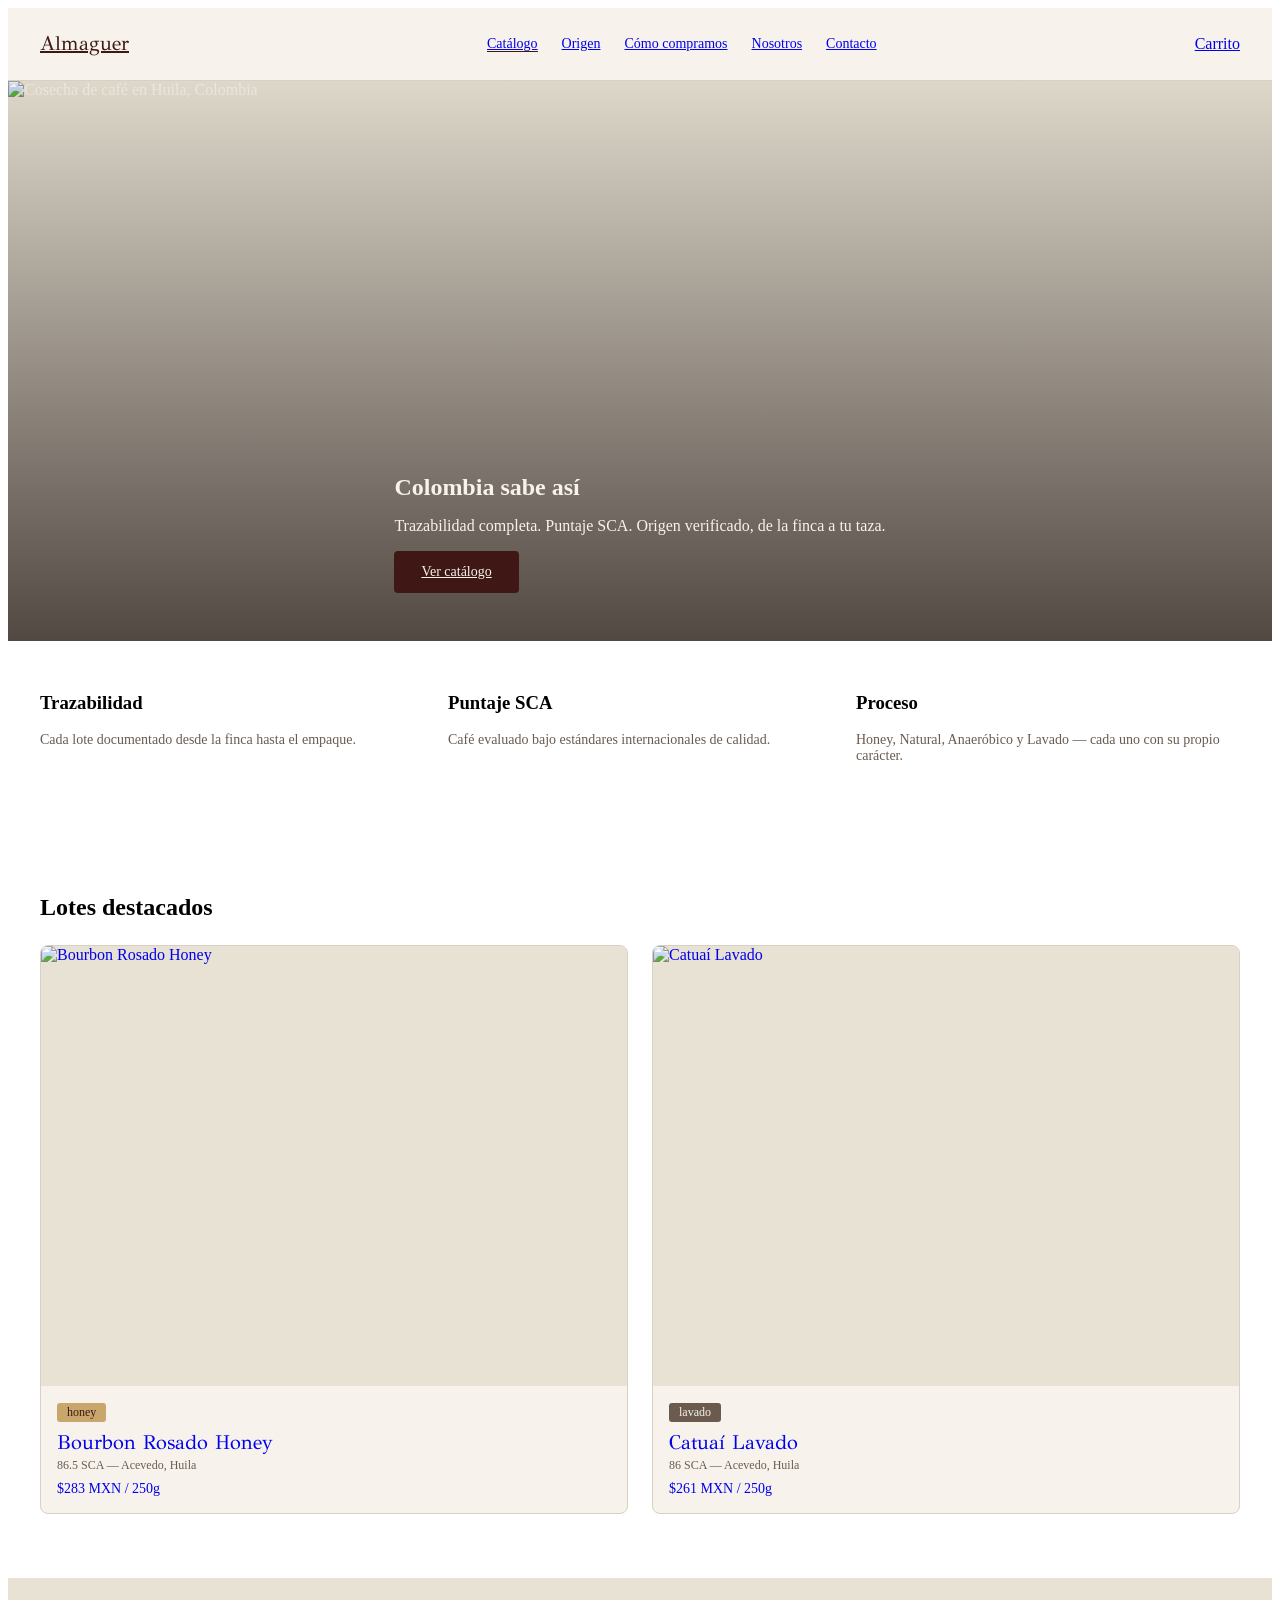
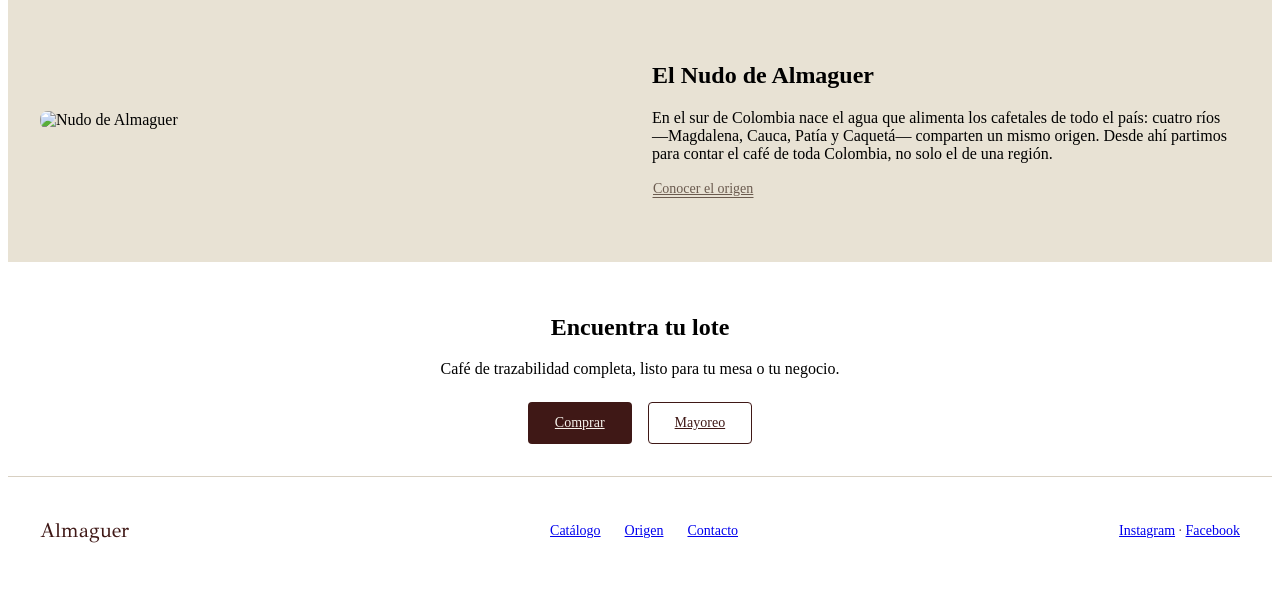
==== index.html @ 3d56a80c "Add files via upload" ====
<!DOCTYPE html>
<html lang="es">
<head>
<meta charset="UTF-8">
<meta name="viewport" content="width=device-width, initial-scale=1.0">
<title>Almaguer — Café de especialidad de Colombia</title>
<meta name="description" content="Almaguer Specialty Coffee. Trazabilidad completa, puntaje SCA y procesos diferenciados, desde el origen de Colombia hasta tu taza.">
<link rel="stylesheet" href="css/variables.css">
<link rel="stylesheet" href="css/base.css">
<link rel="stylesheet" href="css/layout.css">
<link rel="stylesheet" href="css/components.css">
<link rel="stylesheet" href="css/responsive.css">
</head>
<body>

<header class="site-header">
  <div class="container">
    <a href="index.html" class="logo">Almaguer</a>
    <nav aria-label="Principal">
      <ul class="nav-links">
        <li><a href="productos.html" aria-current="page">Catálogo</a></li>
        <li><a href="origen.html">Origen</a></li>
        <li><a href="como-compramos.html">Cómo compramos</a></li>
        <li><a href="nosotros.html">Nosotros</a></li>
        <li><a href="contacto.html">Contacto</a></li>
      </ul>
    </nav>
    <a href="carrito.html" aria-label="Ver carrito">Carrito</a>
  </div>
</header>

<main>

  <section class="hero">
    <!-- FOTO PENDIENTE: reemplazar con imagen final curada (cosecha o tueste, tonos cálidos) -->
    <img src="assets/images/hero-placeholder.jpg" alt="Cosecha de café en Huila, Colombia" onerror="this.style.background='var(--color-arena)'">
    <div class="hero-content container">
      <h1>Colombia sabe así</h1>
      <p>Trazabilidad completa. Puntaje SCA. Origen verificado, de la finca a tu taza.</p>
      <a href="productos.html" class="btn btn-primary">Ver catálogo</a>
    </div>
  </section>

  <section class="section-tight">
    <div class="container grid-12">
      <div style="grid-column: span 4;">
        <h3>Trazabilidad</h3>
        <p style="color: var(--color-tierra); font-size: var(--text-sm);">Cada lote documentado desde la finca hasta el empaque.</p>
      </div>
      <div style="grid-column: span 4;">
        <h3>Puntaje SCA</h3>
        <p style="color: var(--color-tierra); font-size: var(--text-sm);">Café evaluado bajo estándares internacionales de calidad.</p>
      </div>
      <div style="grid-column: span 4;">
        <h3>Proceso</h3>
        <p style="color: var(--color-tierra); font-size: var(--text-sm);">Honey, Natural, Anaeróbico y Lavado — cada uno con su propio carácter.</p>
      </div>
    </div>
  </section>

  <section class="section">
    <div class="container">
      <h2 style="margin-bottom: var(--space-3);">Lotes destacados</h2>
      <div class="grid-12">

        <a href="producto.html?lote=bourbon-rosado-honey" class="card-product" style="grid-column: span 6; text-decoration:none;">
          <div class="card-product-image">
            <!-- FOTO PENDIENTE -->
            <img src="assets/images/bourbon-rosado-honey.jpg" alt="Bourbon Rosado Honey">
          </div>
          <div class="card-product-body">
            <span class="badge badge-honey">honey</span>
            <div class="card-product-name">Bourbon Rosado Honey</div>
            <div class="card-product-sca">86.5 SCA — Acevedo, Huila</div>
            <div class="card-product-price">$283 MXN / 250g</div>
          </div>
        </a>

        <a href="producto.html?lote=catuai-lavado" class="card-product" style="grid-column: span 6; text-decoration:none;">
          <div class="card-product-image">
            <!-- FOTO PENDIENTE -->
            <img src="assets/images/catuai-lavado.jpg" alt="Catuaí Lavado">
          </div>
          <div class="card-product-body">
            <span class="badge badge-lavado">lavado</span>
            <div class="card-product-name">Catuaí Lavado</div>
            <div class="card-product-sca">86 SCA — Acevedo, Huila</div>
            <div class="card-product-price">$261 MXN / 250g</div>
          </div>
        </a>

      </div>
    </div>
  </section>

  <section class="section" style="background: var(--color-arena);">
    <div class="container grid-12" style="align-items: center;">
      <div style="grid-column: span 6;">
        <!-- FOTO PENDIENTE: paisaje del Macizo Colombiano / confluencia de ríos -->
        <img src="assets/images/nudo-de-almaguer.jpg" alt="Nudo de Almaguer" style="border-radius: var(--radius-md);">
      </div>
      <div style="grid-column: span 6;">
        <h2>El Nudo de Almaguer</h2>
        <p>En el sur de Colombia nace el agua que alimenta los cafetales de todo el país: cuatro ríos —Magdalena, Cauca, Patía y Caquetá— comparten un mismo origen. Desde ahí partimos para contar el café de toda Colombia, no solo el de una región.</p>
        <a href="origen.html" class="btn btn-link">Conocer el origen</a>
      </div>
    </div>
  </section>

  <section class="section-tight" style="text-align:center;">
    <div class="container">
      <h2>Encuentra tu lote</h2>
      <p style="margin-inline:auto;">Café de trazabilidad completa, listo para tu mesa o tu negocio.</p>
      <div style="margin-top: var(--space-3); display:flex; gap:16px; justify-content:center;">
        <a href="productos.html" class="btn btn-primary">Comprar</a>
        <a href="contacto.html" class="btn btn-secondary">Mayoreo</a>
      </div>
    </div>
  </section>

</main>

<footer class="site-footer">
  <div class="container">
    <span class="logo">Almaguer</span>
    <ul class="footer-links">
      <li><a href="productos.html">Catálogo</a></li>
      <li><a href="origen.html">Origen</a></li>
      <li><a href="contacto.html">Contacto</a></li>
    </ul>
    <div>
      <a href="https://instagram.com" target="_blank" rel="noopener">Instagram</a> ·
      <a href="https://facebook.com" target="_blank" rel="noopener">Facebook</a>
    </div>
  </div>
</footer>

</body>
</html>
---- css/variables.css ----
@import url('https://fonts.googleapis.com/css2?family=GFS+Didot&family=Inter:wght@400;500;600&display=swap');

:root {
  /* Color — paleta aprobada */
  --color-borgona: #3F1816;
  --color-borgona-hover: #5A2620;
  --color-borgona-activo: #2A100D;
  --color-hueso: #F7F3EC;
  --color-tierra: #6B5B4F;
  --color-oro: #C9A66B;
  --color-arena: #E8E2D4;
  --color-casi-negro: #1F1512;
  --color-borde: #D8D0C2;
  --color-texto-secundario: #8A8378;

  /* Tipografía */
  --font-display: 'GFS Didot', Georgia, 'Times New Roman', serif;
  --font-body: 'Inter', Arial, sans-serif;

  /* Escala tipográfica */
  --text-xs: 0.75rem;
  --text-sm: 0.875rem;
  --text-base: 1rem;
  --text-lg: 1.25rem;
  --text-xl: 1.75rem;
  --text-2xl: 2.5rem;
  --text-3xl: 3.5rem;

  /* Espaciado — múltiplos de 8px */
  --space-1: 8px;
  --space-2: 16px;
  --space-3: 24px;
  --space-4: 32px;
  --space-5: 48px;
  --space-6: 64px;
  --space-7: 96px;
  --space-8: 128px;

  /* Layout */
  --container-max: 1200px;
  --radius-sm: 4px;
  --radius-md: 8px;
}
---- css/layout.css ----
.container {
  max-width: var(--container-max);
  margin-inline: auto;
  padding-inline: var(--space-3);
}

.grid-12 {
  display: grid;
  grid-template-columns: repeat(12, 1fr);
  gap: var(--space-3);
}

/* Header / navbar */
.site-header {
  position: sticky;
  top: 0;
  z-index: 50;
  background: var(--color-hueso);
  border-bottom: 1px solid var(--color-borde);
}

.site-header .container {
  display: flex;
  align-items: center;
  justify-content: space-between;
  height: 72px;
}

.logo {
  font-family: var(--font-display);
  font-size: var(--text-lg);
  color: var(--color-borgona);
}

.nav-links {
  display: flex;
  gap: var(--space-3);
  list-style: none;
  font-size: var(--text-sm);
}

.nav-links a[aria-current="page"] {
  border-bottom: 1px solid var(--color-borgona);
}

.nav-toggle {
  display: none;
}

/* Secciones */
.section {
  padding-block: var(--space-6);
}

.section-tight {
  padding-block: var(--space-4);
}

/* Hero */
.hero {
  position: relative;
  min-height: 560px;
  display: flex;
  align-items: flex-end;
  color: var(--color-hueso);
}

.hero img {
  position: absolute;
  inset: 0;
  width: 100%;
  height: 100%;
  object-fit: cover;
  z-index: -1;
}

.hero::after {
  content: "";
  position: absolute;
  inset: 0;
  background: linear-gradient(to top, rgba(31,21,18,0.75), rgba(31,21,18,0.05));
  z-index: -1;
}

.hero-content {
  padding: var(--space-5) var(--space-3);
  max-width: 720px;
}

.hero-content h1 {
  color: var(--color-hueso);
  margin-bottom: var(--space-2);
}

/* Footer */
.site-footer {
  border-top: 1px solid var(--color-borde);
  padding-block: var(--space-4);
}

.site-footer .container {
  display: flex;
  justify-content: space-between;
  align-items: center;
  flex-wrap: wrap;
  gap: var(--space-2);
  font-size: var(--text-sm);
  color: var(--color-tierra);
}

.footer-links {
  display: flex;
  gap: var(--space-3);
  list-style: none;
}

@media (max-width: 860px) {
  .nav-links { display: none; }
  .nav-toggle { display: block; }
  .hero { min-height: 460px; }
}
---- css/components.css ----
/* Botones */
.btn {
  display: inline-flex;
  align-items: center;
  justify-content: center;
  padding: 12px 26px;
  border-radius: var(--radius-sm);
  font-size: var(--text-sm);
  font-weight: 500;
  cursor: pointer;
  border: 1px solid transparent;
  transition: background-color 0.15s ease, color 0.15s ease, border-color 0.15s ease;
}

.btn-primary {
  background: var(--color-borgona);
  color: var(--color-hueso);
}
.btn-primary:hover { background: var(--color-borgona-hover); }
.btn-primary:active { background: var(--color-borgona-activo); }
.btn-primary:disabled {
  background: var(--color-borde);
  color: var(--color-texto-secundario);
  cursor: not-allowed;
}

.btn-secondary {
  background: transparent;
  color: var(--color-borgona);
  border-color: var(--color-borgona);
}
.btn-secondary:hover { background: rgba(63,24,22,0.06); }

.btn-link {
  background: none;
  color: var(--color-tierra);
  border-bottom: 1px solid var(--color-tierra);
  border-radius: 0;
  padding: 0;
}

/* Badges de proceso — escala monocromática, escalable a nuevos procesos */
.badge {
  display: inline-block;
  padding: 2px 10px;
  font-size: var(--text-xs);
  border-radius: 3px;
  color: var(--color-hueso);
}
.badge-honey { background: var(--color-oro); color: var(--color-borgona); }
.badge-lavado { background: var(--color-tierra); }
.badge-natural { background: var(--color-borgona); }
.badge-anaerobico { background: var(--color-casi-negro); }

/* Card de catálogo */
.card-product {
  border: 0.5px solid var(--color-borde);
  border-radius: var(--radius-md);
  overflow: hidden;
  background: var(--color-hueso);
  transition: box-shadow 0.15s ease, transform 0.15s ease;
}
.card-product:hover {
  box-shadow: 0 8px 24px rgba(31,21,18,0.08);
  transform: translateY(-2px);
}
.card-product-image {
  aspect-ratio: 4 / 3;
  background: var(--color-arena);
  overflow: hidden;
}
.card-product-image img { width: 100%; height: 100%; object-fit: cover; }
.card-product-body { padding: var(--space-2); }
.card-product-name {
  font-family: var(--font-display);
  font-size: var(--text-lg);
  margin: var(--space-1) 0 2px;
}
.card-product-sca {
  font-size: var(--text-xs);
  color: var(--color-tierra);
  margin-bottom: var(--space-1);
}
.card-product-price {
  font-size: var(--text-sm);
  font-weight: 500;
}

/* Inputs y formularios */
.field {
  display: flex;
  flex-direction: column;
  gap: 6px;
  margin-bottom: var(--space-2);
}
.field label {
  font-size: var(--text-xs);
  color: var(--color-tierra);
}
.field input,
.field textarea,
.field select {
  padding: 10px 14px;
  border: 1px solid var(--color-borde);
  border-radius: var(--radius-sm);
  background: #fff;
  color: var(--color-borgona);
}
.field input:focus,
.field textarea:focus,
.field select:focus {
  border-color: var(--color-borgona);
}

/* Selector de presentación */
.size-selector {
  display: flex;
  gap: 8px;
}
.size-option {
  padding: 8px 16px;
  border: 1px solid var(--color-borde);
  border-radius: var(--radius-sm);
  font-size: var(--text-sm);
  color: var(--color-tierra);
  cursor: pointer;
  background: none;
}
.size-option[aria-pressed="true"] {
  border-color: var(--color-borgona);
  color: var(--color-borgona);
  font-weight: 500;
}

/* Fila de producto — carrito */
.cart-row {
  display: flex;
  align-items: center;
  gap: var(--space-2);
  border: 0.5px solid var(--color-borde);
  border-radius: var(--radius-md);
  padding: var(--space-2);
  margin-bottom: var(--space-2);
}
.cart-row-thumb {
  width: 64px;
  height: 64px;
  border-radius: var(--radius-sm);
  background: var(--color-arena);
  overflow: hidden;
  flex-shrink: 0;
}
.cart-row-thumb img { width: 100%; height: 100%; object-fit: cover; }
.cart-row-info { flex: 1; }
.cart-row-info .name { font-family: var(--font-display); font-size: var(--text-lg); }
.cart-row-info .size { font-size: var(--text-xs); color: var(--color-tierra); }
.qty-control {
  display: flex;
  align-items: center;
  gap: 10px;
  border: 1px solid var(--color-borde);
  border-radius: var(--radius-sm);
  padding: 4px 10px;
}
.qty-control button {
  background: none;
  border: none;
  font-size: var(--text-base);
  cursor: pointer;
  color: var(--color-borgona);
}
---- css/responsive.css ----
@media (max-width: 860px) {
  .grid-12 > [style*="grid-column: span"] {
    grid-column: span 12 !important;
  }
  .hero-content { max-width: 100%; }
  h1 { font-size: var(--text-2xl); }
  h2 { font-size: var(--text-xl); }
}

@media (max-width: 600px) {
  .site-footer .container {
    flex-direction: column;
    align-items: flex-start;
    gap: var(--space-2);
  }
}
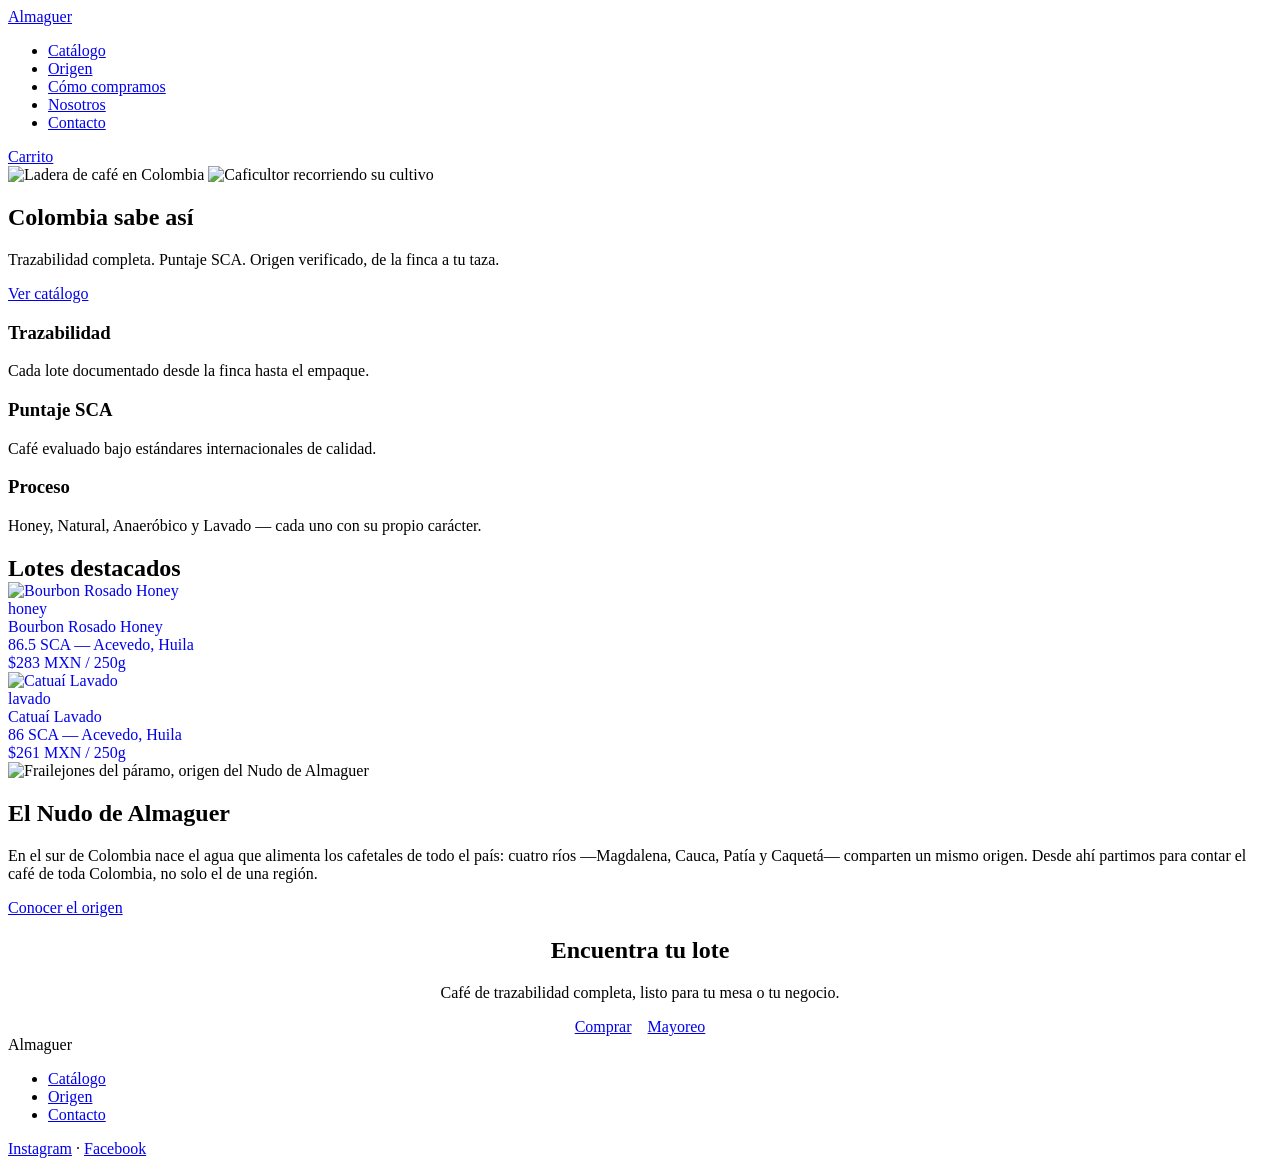
==== commit 3b1cd4a6: "Update index.html" ====
--- a/index.html
+++ b/index.html
@@ -3,7 +3,7 @@
 <head>
 <meta charset="UTF-8">
 <meta name="viewport" content="width=device-width, initial-scale=1.0">
-<title>Almaguer — Café de especialidad de Colombia</title>
+<title>Almaguer — Café de especialidad de Colombia</title> 
 <meta name="description" content="Almaguer Specialty Coffee. Trazabilidad completa, puntaje SCA y procesos diferenciados, desde el origen de Colombia hasta tu taza.">
 <link rel="stylesheet" href="css/variables.css">
 <link rel="stylesheet" href="css/base.css">
@@ -25,15 +25,15 @@
         <li><a href="contacto.html">Contacto</a></li>
       </ul>
     </nav>
-    <a href="carrito.html" aria-label="Ver carrito">Carrito</a>
+    <a href="carrito.html" aria-label="Ver carrito" id="enlace-carrito">Carrito</a>
   </div>
 </header>
 
 <main>
 
   <section class="hero">
-    <!-- FOTO PENDIENTE: reemplazar con imagen final curada (cosecha o tueste, tonos cálidos) -->
-    <img src="assets/images/hero-placeholder.jpg" alt="Cosecha de café en Huila, Colombia" onerror="this.style.background='var(--color-arena)'">
+    <img class="slide activa" src="assets/images/finca-ladera.jpg" alt="Ladera de café en Colombia">
+    <img class="slide" src="assets/images/caficultor-recorrido.jpg" alt="Caficultor recorriendo su cultivo">
     <div class="hero-content container">
       <h1>Colombia sabe así</h1>
       <p>Trazabilidad completa. Puntaje SCA. Origen verificado, de la finca a tu taza.</p>
@@ -66,7 +66,7 @@
         <a href="producto.html?lote=bourbon-rosado-honey" class="card-product" style="grid-column: span 6; text-decoration:none;">
           <div class="card-product-image">
             <!-- FOTO PENDIENTE -->
-            <img src="assets/images/bourbon-rosado-honey.jpg" alt="Bourbon Rosado Honey">
+            <img src="assets/images/cerezas-manos.jpg" alt="Bourbon Rosado Honey">
           </div>
           <div class="card-product-body">
             <span class="badge badge-honey">honey</span>
@@ -79,7 +79,7 @@
         <a href="producto.html?lote=catuai-lavado" class="card-product" style="grid-column: span 6; text-decoration:none;">
           <div class="card-product-image">
             <!-- FOTO PENDIENTE -->
-            <img src="assets/images/catuai-lavado.jpg" alt="Catuaí Lavado">
+            <img src="assets/images/cerezas-canasto.jpg" alt="Catuaí Lavado">
           </div>
           <div class="card-product-body">
             <span class="badge badge-lavado">lavado</span>
@@ -97,7 +97,7 @@
     <div class="container grid-12" style="align-items: center;">
       <div style="grid-column: span 6;">
         <!-- FOTO PENDIENTE: paisaje del Macizo Colombiano / confluencia de ríos -->
-        <img src="assets/images/nudo-de-almaguer.jpg" alt="Nudo de Almaguer" style="border-radius: var(--radius-md);">
+        <img src="assets/images/frailejones-paramo.jpg" alt="Frailejones del páramo, origen del Nudo de Almaguer" style="border-radius: var(--radius-md);">
       </div>
       <div style="grid-column: span 6;">
         <h2>El Nudo de Almaguer</h2>
@@ -129,11 +129,13 @@
       <li><a href="contacto.html">Contacto</a></li>
     </ul>
     <div>
-      <a href="https://instagram.com" target="_blank" rel="noopener">Instagram</a> ·
-      <a href="https://facebook.com" target="_blank" rel="noopener">Facebook</a>
+      <a href="https://www.instagram.com/almaguer.sc/" target="_blank" rel="noopener">Instagram</a> ·
+      <a href="https://www.facebook.com/profile.php?id=61591626172320&locale=es_LA" target="_blank" rel="noopener">Facebook</a>
     </div>
   </div>
 </footer>
 
+<script src="js/cart.js"></script>
+<script src="js/hero-slideshow.js"></script>
 </body>
 </html>
